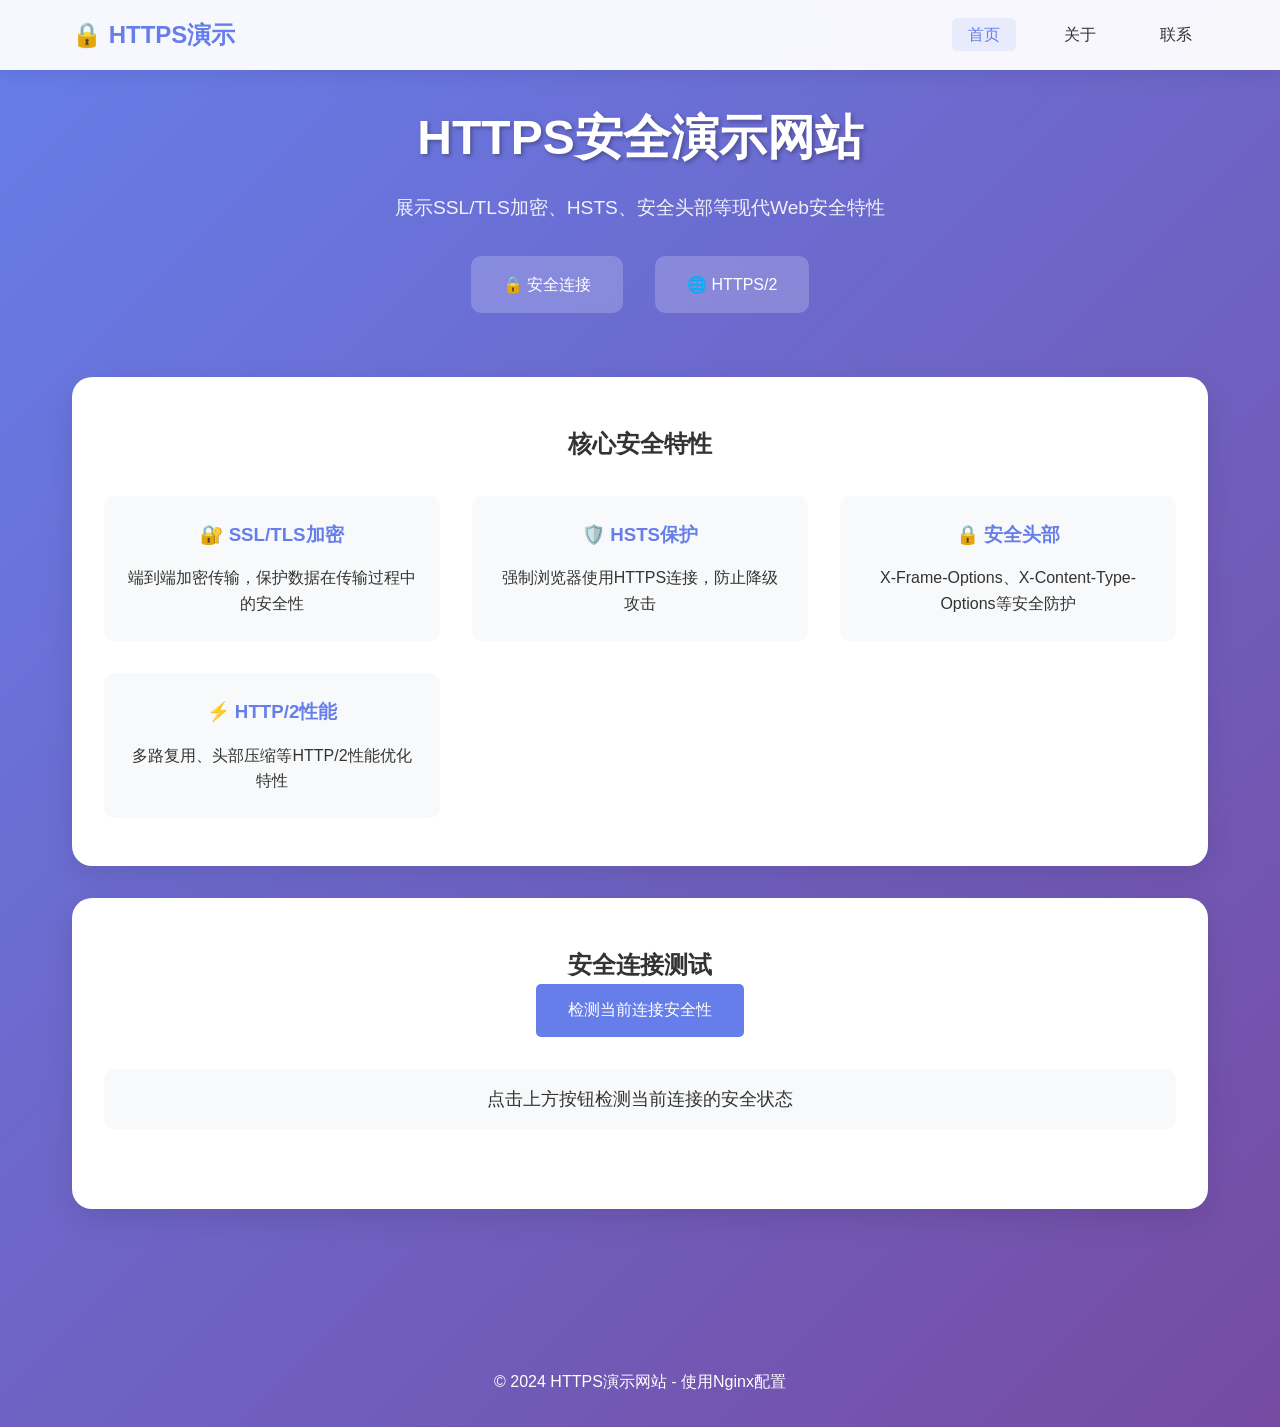
==== Big_Data/website/index.html @ da0017cd "Add files via upload" ====
<!DOCTYPE html>
<html lang="zh-CN">
<head>
    <meta charset="UTF-8">
    <meta name="viewport" content="width=device-width, initial-scale=1.0">
    <title>HTTPS演示网站 - 首页</title>
    <link rel="stylesheet" href="css/style.css">
</head>
<body>
    <header>
        <nav>
            <div class="logo">🔒 HTTPS演示</div>
            <ul>
                <li><a href="index.html" class="active">首页</a></li>
                <li><a href="about.html">关于</a></li>
                <li><a href="contact.html">联系</a></li>
            </ul>
        </nav>
    </header>

    <main>
        <section class="hero">
            <h1>HTTPS安全演示网站</h1>
            <p>展示SSL/TLS加密、HSTS、安全头部等现代Web安全特性</p>
            <div class="security-info">
                <div class="status">🔒 安全连接</div>
                <div class="protocol">🌐 HTTPS/2</div>
            </div>
        </section>

        <section class="features">
            <h2>核心安全特性</h2>
            <div class="feature-grid">
                <div class="feature">
                    <h3>🔐 SSL/TLS加密</h3>
                    <p>端到端加密传输，保护数据在传输过程中的安全性</p>
                </div>
                <div class="feature">
                    <h3>🛡️ HSTS保护</h3>
                    <p>强制浏览器使用HTTPS连接，防止降级攻击</p>
                </div>
                <div class="feature">
                    <h3>🔒 安全头部</h3>
                    <p>X-Frame-Options、X-Content-Type-Options等安全防护</p>
                </div>
                <div class="feature">
                    <h3>⚡ HTTP/2性能</h3>
                    <p>多路复用、头部压缩等HTTP/2性能优化特性</p>
                </div>
            </div>
        </section>

        <section class="demo">
            <h2>安全连接测试</h2>
            <button class="btn" onclick="checkSecurity()">检测当前连接安全性</button>
            <div id="security-status">
                <p>点击上方按钮检测当前连接的安全状态</p>
            </div>
        </section>
    </main>

    <footer>
        <p>&copy; 2024 HTTPS演示网站 - 使用Nginx配置</p>
    </footer>

    <script src="js/script.js"></script>
</body>
</html>
---- Big_Data/website/css/style.css ----
/* 基础样式重置 */
* {
    margin: 0;
    padding: 0;
    box-sizing: border-box;
}

body {
    font-family: 'Segoe UI', Tahoma, Geneva, Verdana, sans-serif;
    line-height: 1.6;
    color: #333;
    background: linear-gradient(135deg, #667eea 0%, #764ba2 100%);
    min-height: 100vh;
}

/* 头部导航 */
header {
    background: rgba(255, 255, 255, 0.95);
    backdrop-filter: blur(10px);
    position: fixed;
    top: 0;
    width: 100%;
    z-index: 1000;
    box-shadow: 0 2px 20px rgba(0, 0, 0, 0.1);
}

nav {
    display: flex;
    justify-content: space-between;
    align-items: center;
    padding: 1rem 2rem;
    max-width: 1200px;
    margin: 0 auto;
}

.logo {
    font-size: 1.5rem;
    font-weight: bold;
    color: #667eea;
}

nav ul {
    display: flex;
    list-style: none;
    gap: 2rem;
}

nav a {
    text-decoration: none;
    color: #333;
    font-weight: 500;
    transition: color 0.3s;
    padding: 0.5rem 1rem;
    border-radius: 5px;
}

nav a:hover, nav a.active {
    color: #667eea;
    background: rgba(102, 126, 234, 0.1);
}

/* 主内容区域 */
main {
    padding-top: 80px;
    max-width: 1200px;
    margin: 0 auto;
    padding: 100px 2rem 2rem;
}

/* 英雄区域 */
.hero {
    text-align: center;
    color: white;
    margin-bottom: 4rem;
}

.hero h1 {
    font-size: 3rem;
    margin-bottom: 1rem;
    text-shadow: 2px 2px 4px rgba(0, 0, 0, 0.3);
}

.hero p {
    font-size: 1.2rem;
    margin-bottom: 2rem;
    opacity: 0.9;
}

.security-info {
    display: flex;
    justify-content: center;
    gap: 2rem;
    margin-top: 2rem;
}

.status, .protocol {
    background: rgba(255, 255, 255, 0.2);
    padding: 1rem 2rem;
    border-radius: 10px;
    backdrop-filter: blur(10px);
    display: flex;
    align-items: center;
    gap: 0.5rem;
}

/* 特性网格 */
.features {
    background: white;
    padding: 3rem 2rem;
    border-radius: 20px;
    margin: 2rem 0;
    box-shadow: 0 10px 30px rgba(0, 0, 0, 0.1);
}

.features h2 {
    text-align: center;
    margin-bottom: 2rem;
    color: #333;
}

.feature-grid {
    display: grid;
    grid-template-columns: repeat(auto-fit, minmax(250px, 1fr));
    gap: 2rem;
}

.feature {
    text-align: center;
    padding: 1.5rem;
    background: #f8f9fa;
    border-radius: 10px;
    transition: transform 0.3s;
}

.feature:hover {
    transform: translateY(-5px);
}

.feature h3 {
    margin-bottom: 1rem;
    color: #667eea;
}

/* 演示区域 */
.demo {
    background: white;
    padding: 3rem 2rem;
    border-radius: 20px;
    margin: 2rem 0;
    text-align: center;
    box-shadow: 0 10px 30px rgba(0, 0, 0, 0.1);
}

#security-status {
    margin: 2rem 0;
    padding: 1rem;
    background: #f8f9fa;
    border-radius: 10px;
    font-size: 1.1rem;
}

.btn {
    background: #667eea;
    color: white;
    border: none;
    padding: 1rem 2rem;
    border-radius: 5px;
    font-size: 1rem;
    cursor: pointer;
    transition: background 0.3s;
}

.btn:hover {
    background: #5a6fd8;
}

/* 关于页面样式 */
.about-content {
    background: white;
    padding: 3rem;
    border-radius: 20px;
    box-shadow: 0 10px 30px rgba(0, 0, 0, 0.1);
}

.about-content h2 {
    margin: 2rem 0 1rem;
    color: #667eea;
}

.about-content ul, .about-content ol {
    margin-left: 2rem;
    margin-bottom: 2rem;
}

.tech-stack {
    display: flex;
    gap: 2rem;
    justify-content: center;
    margin: 2rem 0;
}

.tech-item {
    text-align: center;
    padding: 1rem;
    background: #f8f9fa;
    border-radius: 10px;
}

.tech-icon {
    font-size: 2rem;
    display: block;
    margin-bottom: 0.5rem;
}

/* 联系页面样式 */
.contact-content {
    display: grid;
    grid-template-columns: 1fr 1fr;
    gap: 3rem;
    background: white;
    padding: 3rem;
    border-radius: 20px;
    box-shadow: 0 10px 30px rgba(0, 0, 0, 0.1);
}

.contact-details {
    margin-top: 1rem;
}

.contact-item {
    display: flex;
    align-items: center;
    gap: 1rem;
    margin-bottom: 1rem;
    padding: 0.5rem;
    background: #f8f9fa;
    border-radius: 5px;
}

.form-group {
    margin-bottom: 1.5rem;
}

.form-group label {
    display: block;
    margin-bottom: 0.5rem;
    font-weight: 500;
}

.form-group input, .form-group textarea {
    width: 100%;
    padding: 0.75rem;
    border: 1px solid #ddd;
    border-radius: 5px;
    font-size: 1rem;
}

.form-group textarea {
    resize: vertical;
}

.security-notice {
    margin-top: 2rem;
    padding: 1.5rem;
    background: #e8f5e8;
    border-radius: 10px;
    border-left: 4px solid #4caf50;
}

#form-security-status {
    display: flex;
    align-items: center;
    gap: 0.5rem;
    margin-top: 1rem;
    color: #4caf50;
    font-weight: 500;
}

/* 页脚 */
footer {
    text-align: center;
    padding: 2rem;
    color: white;
    margin-top: 4rem;
}

/* 响应式设计 */
@media (max-width: 768px) {
    nav {
        flex-direction: column;
        gap: 1rem;
    }
    
    .hero h1 {
        font-size: 2rem;
    }
    
    .security-info {
        flex-direction: column;
        gap: 1rem;
    }
    
    .feature-grid {
        grid-template-columns: 1fr;
    }
    
    .contact-content {
        grid-template-columns: 1fr;
    }
    
    .tech-stack {
        flex-direction: column;
        gap: 1rem;
    }
}
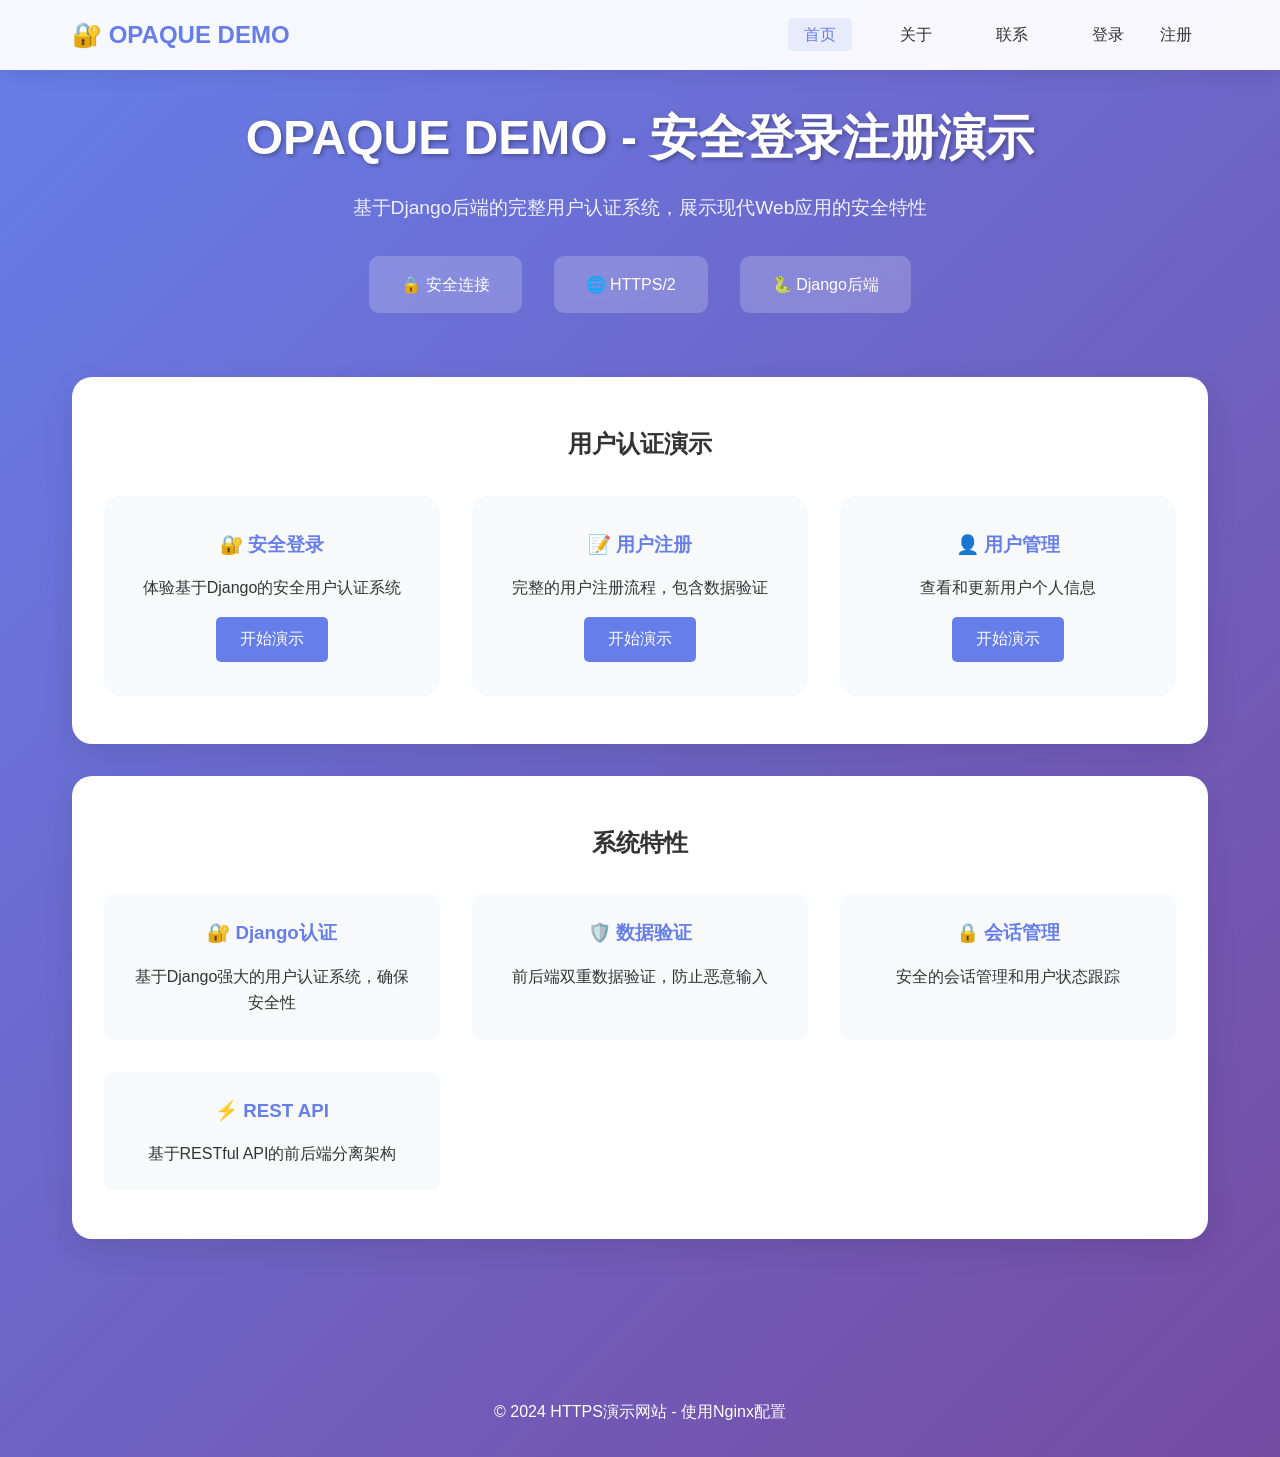
==== commit 10f41b9c: "[+]第二阶段：后端基础" ====
--- a/Big_Data/website/index.html
+++ b/Big_Data/website/index.html
@@ -3,58 +3,122 @@
 <head>
     <meta charset="UTF-8">
     <meta name="viewport" content="width=device-width, initial-scale=1.0">
-    <title>HTTPS演示网站 - 首页</title>
+    <title>OPAQUE DEMO - 安全登录注册演示</title>
     <link rel="stylesheet" href="css/style.css">
 </head>
 <body>
     <header>
         <nav>
-            <div class="logo">🔒 HTTPS演示</div>
+            <div class="logo">🔐 OPAQUE DEMO</div>
             <ul>
                 <li><a href="index.html" class="active">首页</a></li>
                 <li><a href="about.html">关于</a></li>
                 <li><a href="contact.html">联系</a></li>
+                <li id="auth-links">
+                    <a href="#" id="login-link">登录</a>
+                    <a href="#" id="register-link">注册</a>
+                </li>
+                <li id="user-info" style="display: none;">
+                    <span id="username-display"></span>
+                    <a href="#" id="logout-link">退出</a>
+                </li>
             </ul>
         </nav>
     </header>
 
     <main>
         <section class="hero">
-            <h1>HTTPS安全演示网站</h1>
-            <p>展示SSL/TLS加密、HSTS、安全头部等现代Web安全特性</p>
+            <h1>OPAQUE DEMO - 安全登录注册演示</h1>
+            <p>基于Django后端的完整用户认证系统，展示现代Web应用的安全特性</p>
             <div class="security-info">
                 <div class="status">🔒 安全连接</div>
                 <div class="protocol">🌐 HTTPS/2</div>
+                <div class="backend">🐍 Django后端</div>
+            </div>
+        </section>
+
+        <!-- 登录注册模态框 -->
+        <div id="auth-modal" class="modal">
+            <div class="modal-content">
+                <span class="close">&times;</span>
+                <div id="login-form" class="auth-form">
+                    <h3>用户登录</h3>
+                    <form id="loginForm">
+                        <input type="text" id="login-username" placeholder="用户名" required>
+                        <input type="password" id="login-password" placeholder="密码" required>
+                        <button type="submit" class="btn">登录</button>
+                    </form>
+                    <p>还没有账号？<a href="#" id="switch-to-register">立即注册</a></p>
+                </div>
+                <div id="register-form" class="auth-form" style="display: none;">
+                    <h3>用户注册</h3>
+                    <form id="registerForm">
+                        <input type="text" id="reg-username" placeholder="用户名" required>
+                        <input type="email" id="reg-email" placeholder="邮箱" required>
+                        <input type="password" id="reg-password" placeholder="密码" required>
+                        <input type="password" id="reg-password-confirm" placeholder="确认密码" required>
+                        <button type="submit" class="btn">注册</button>
+                    </form>
+                    <p>已有账号？<a href="#" id="switch-to-login">立即登录</a></p>
+                </div>
+            </div>
+        </div>
+
+        <section class="demo-section">
+            <h2>用户认证演示</h2>
+            <div class="demo-container">
+                <div class="demo-card">
+                    <h3>🔐 安全登录</h3>
+                    <p>体验基于Django的安全用户认证系统</p>
+                    <button class="btn demo-btn" id="demo-login">开始演示</button>
+                </div>
+                <div class="demo-card">
+                    <h3>📝 用户注册</h3>
+                    <p>完整的用户注册流程，包含数据验证</p>
+                    <button class="btn demo-btn" id="demo-register">开始演示</button>
+                </div>
+                <div class="demo-card">
+                    <h3>👤 用户管理</h3>
+                    <p>查看和更新用户个人信息</p>
+                    <button class="btn demo-btn" id="demo-profile">开始演示</button>
+                </div>
+            </div>
+        </section>
+
+        <section class="user-info" id="user-dashboard" style="display: none;">
+            <h2>用户控制面板</h2>
+            <div class="dashboard">
+                <div class="user-card">
+                    <h3 id="welcome-message">欢迎，用户！</h3>
+                    <div class="user-details">
+                        <p><strong>用户名：</strong><span id="detail-username"></span></p>
+                        <p><strong>邮箱：</strong><span id="detail-email"></span></p>
+                        <p><strong>注册时间：</strong><span id="detail-joined"></span></p>
+                    </div>
+                    <button class="btn" id="update-profile">更新资料</button>
+                </div>
             </div>
         </section>
 
         <section class="features">
-            <h2>核心安全特性</h2>
+            <h2>系统特性</h2>
             <div class="feature-grid">
                 <div class="feature">
-                    <h3>🔐 SSL/TLS加密</h3>
-                    <p>端到端加密传输，保护数据在传输过程中的安全性</p>
+                    <h3>🔐 Django认证</h3>
+                    <p>基于Django强大的用户认证系统，确保安全性</p>
                 </div>
                 <div class="feature">
-                    <h3>🛡️ HSTS保护</h3>
-                    <p>强制浏览器使用HTTPS连接，防止降级攻击</p>
+                    <h3>🛡️ 数据验证</h3>
+                    <p>前后端双重数据验证，防止恶意输入</p>
                 </div>
                 <div class="feature">
-                    <h3>🔒 安全头部</h3>
-                    <p>X-Frame-Options、X-Content-Type-Options等安全防护</p>
+                    <h3>🔒 会话管理</h3>
+                    <p>安全的会话管理和用户状态跟踪</p>
                 </div>
                 <div class="feature">
-                    <h3>⚡ HTTP/2性能</h3>
-                    <p>多路复用、头部压缩等HTTP/2性能优化特性</p>
+                    <h3>⚡ REST API</h3>
+                    <p>基于RESTful API的前后端分离架构</p>
                 </div>
-            </div>
-        </section>
-
-        <section class="demo">
-            <h2>安全连接测试</h2>
-            <button class="btn" onclick="checkSecurity()">检测当前连接安全性</button>
-            <div id="security-status">
-                <p>点击上方按钮检测当前连接的安全状态</p>
             </div>
         </section>
     </main>
--- a/Big_Data/website/css/style.css
+++ b/Big_Data/website/css/style.css
@@ -93,7 +93,7 @@
     margin-top: 2rem;
 }
 
-.status, .protocol {
+.status, .protocol, .backend {
     background: rgba(255, 255, 255, 0.2);
     padding: 1rem 2rem;
     border-radius: 10px;
@@ -284,6 +284,203 @@
     margin-top: 4rem;
 }
 
+/* OPAQUE DEMO 特定样式 */
+
+/* 模态框样式 */
+.modal {
+    display: none;
+    position: fixed;
+    z-index: 2000;
+    left: 0;
+    top: 0;
+    width: 100%;
+    height: 100%;
+    background-color: rgba(0, 0, 0, 0.5);
+    backdrop-filter: blur(5px);
+}
+
+.modal-content {
+    background-color: white;
+    margin: 10% auto;
+    padding: 2rem;
+    border-radius: 15px;
+    width: 90%;
+    max-width: 400px;
+    position: relative;
+    box-shadow: 0 20px 40px rgba(0, 0, 0, 0.3);
+}
+
+.close {
+    color: #aaa;
+    float: right;
+    font-size: 28px;
+    font-weight: bold;
+    cursor: pointer;
+    position: absolute;
+    right: 1rem;
+    top: 1rem;
+}
+
+.close:hover {
+    color: #333;
+}
+
+.auth-form h3 {
+    text-align: center;
+    margin-bottom: 1.5rem;
+    color: #667eea;
+}
+
+.auth-form input {
+    width: 100%;
+    padding: 1rem;
+    margin-bottom: 1rem;
+    border: 1px solid #ddd;
+    border-radius: 5px;
+    font-size: 1rem;
+}
+
+.auth-form button {
+    width: 100%;
+    margin-bottom: 1rem;
+}
+
+.auth-form p {
+    text-align: center;
+    margin-top: 1rem;
+}
+
+.auth-form a {
+    color: #667eea;
+    text-decoration: none;
+}
+
+.auth-form a:hover {
+    text-decoration: underline;
+}
+
+/* 演示区域样式 */
+.demo-section {
+    background: white;
+    padding: 3rem 2rem;
+    border-radius: 20px;
+    margin: 2rem 0;
+    box-shadow: 0 10px 30px rgba(0, 0, 0, 0.1);
+}
+
+.demo-section h2 {
+    text-align: center;
+    margin-bottom: 2rem;
+    color: #333;
+}
+
+.demo-container {
+    display: grid;
+    grid-template-columns: repeat(auto-fit, minmax(300px, 1fr));
+    gap: 2rem;
+}
+
+.demo-card {
+    text-align: center;
+    padding: 2rem;
+    background: #f8f9fa;
+    border-radius: 15px;
+    transition: all 0.3s ease;
+    border: 2px solid transparent;
+}
+
+.demo-card:hover {
+    transform: translateY(-5px);
+    border-color: #667eea;
+    box-shadow: 0 10px 25px rgba(102, 126, 234, 0.2);
+}
+
+.demo-card h3 {
+    margin-bottom: 1rem;
+    color: #667eea;
+}
+
+.demo-btn {
+    margin-top: 1rem;
+    background: #667eea;
+    color: white;
+    border: none;
+    padding: 0.75rem 1.5rem;
+    border-radius: 5px;
+    cursor: pointer;
+    transition: background 0.3s;
+}
+
+.demo-btn:hover {
+    background: #5a6fd8;
+}
+
+/* 用户信息面板 */
+.user-info {
+    background: white;
+    padding: 3rem 2rem;
+    border-radius: 20px;
+    margin: 2rem 0;
+    box-shadow: 0 10px 30px rgba(0, 0, 0, 0.1);
+}
+
+.user-info h2 {
+    text-align: center;
+    margin-bottom: 2rem;
+    color: #333;
+}
+
+.dashboard {
+    display: flex;
+    justify-content: center;
+}
+
+.user-card {
+    background: #f8f9fa;
+    padding: 2rem;
+    border-radius: 15px;
+    text-align: center;
+    max-width: 400px;
+    width: 100%;
+}
+
+.user-card h3 {
+    margin-bottom: 1.5rem;
+    color: #667eea;
+}
+
+.user-details {
+    text-align: left;
+    margin-bottom: 2rem;
+}
+
+.user-details p {
+    margin-bottom: 0.5rem;
+    padding: 0.5rem;
+    background: white;
+    border-radius: 5px;
+}
+
+/* 消息提示样式 */
+.message {
+    padding: 1rem;
+    margin: 1rem 0;
+    border-radius: 5px;
+    text-align: center;
+}
+
+.message.success {
+    background: #d4edda;
+    color: #155724;
+    border: 1px solid #c3e6cb;
+}
+
+.message.error {
+    background: #f8d7da;
+    color: #721c24;
+    border: 1px solid #f5c6cb;
+}
+
 /* 响应式设计 */
 @media (max-width: 768px) {
     nav {
@@ -312,4 +509,13 @@
         flex-direction: column;
         gap: 1rem;
     }
+    
+    .demo-container {
+        grid-template-columns: 1fr;
+    }
+    
+    .modal-content {
+        margin: 20% auto;
+        width: 95%;
+    }
 }
